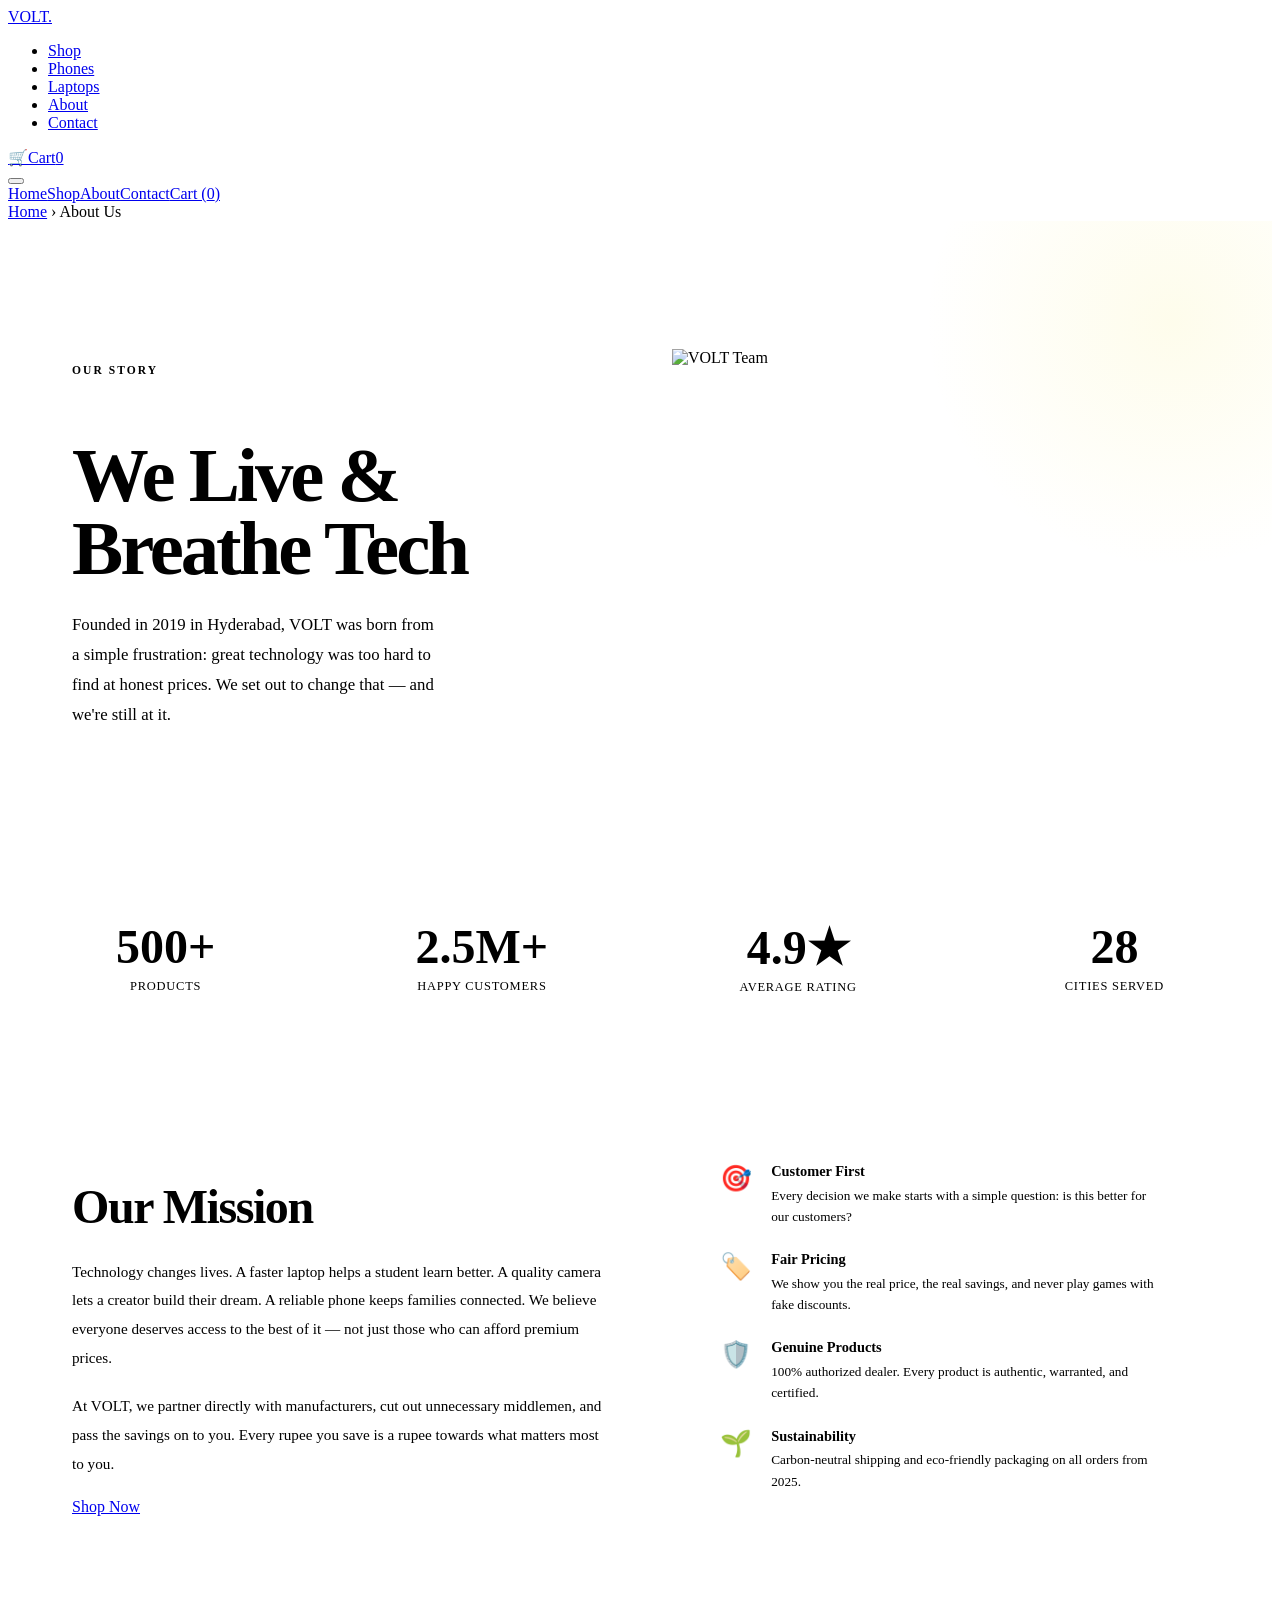
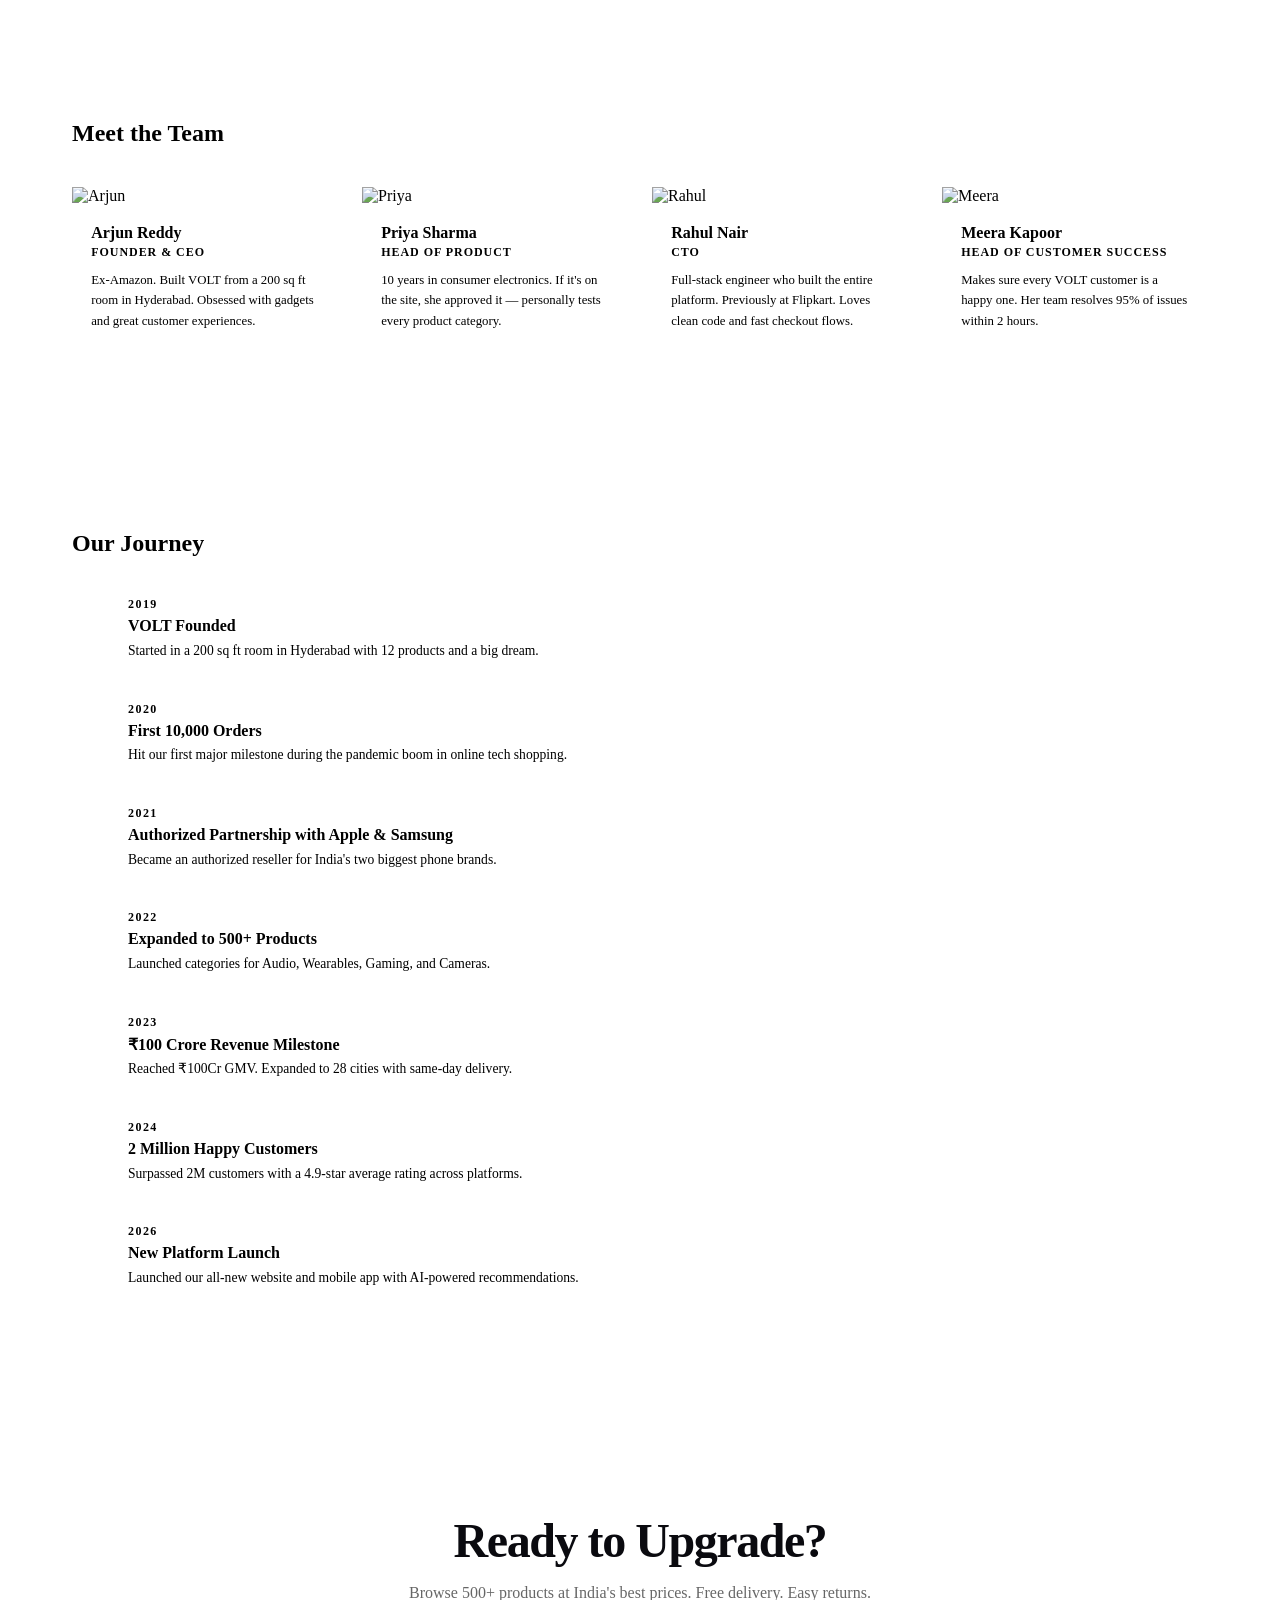
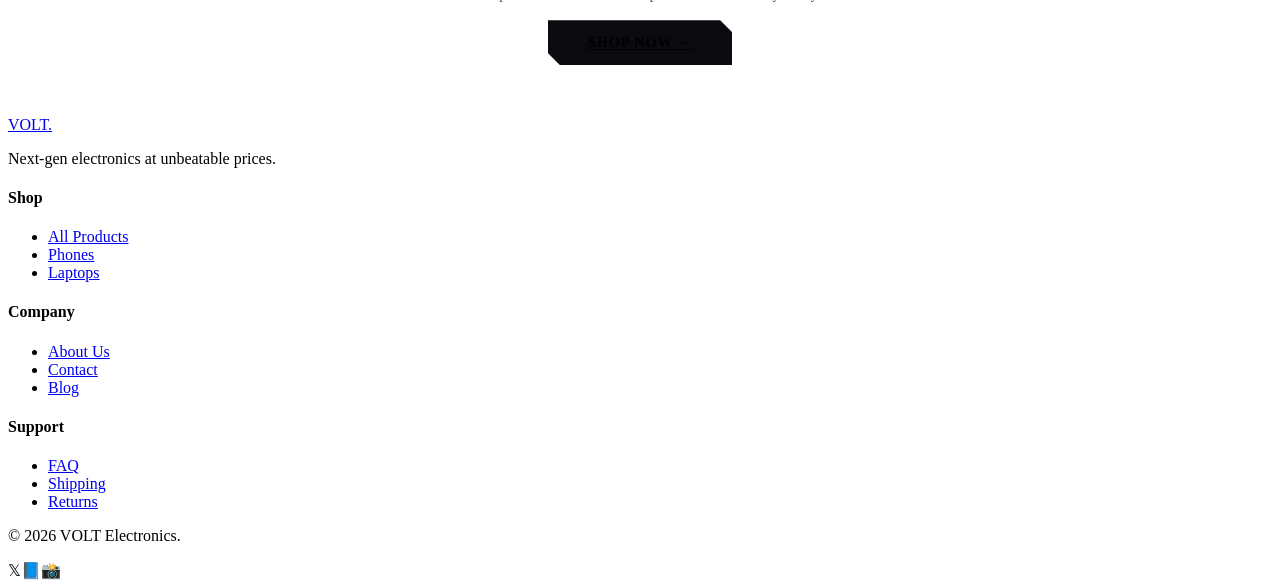
==== about.html @ ad6915d6 "Add about.html with company details and mission" ====
<!DOCTYPE html>
<html lang="en">
<head>
<meta charset="UTF-8"/><meta name="viewport" content="width=device-width,initial-scale=1.0"/>
<title>About Us — VOLT Electronics</title>
<link rel="stylesheet" href="shared.css"/>
<style>
.about-hero{padding:clamp(4rem,10vw,8rem) clamp(1rem,5vw,5rem);display:grid;grid-template-columns:1fr 1fr;gap:4rem;align-items:center;border-bottom:1px solid var(--border);position:relative;overflow:hidden}
.about-hero::before{content:'';position:absolute;top:-150px;right:-150px;width:500px;height:500px;background:radial-gradient(circle,rgba(245,230,66,0.1) 0%,transparent 70%);pointer-events:none}
.about-tag{font-size:0.72rem;font-weight:700;letter-spacing:0.18em;text-transform:uppercase;color:var(--cyan);margin-bottom:1rem}
.about-title{font-family:var(--display);font-size:clamp(2.5rem,6vw,5rem);font-weight:800;line-height:0.95;letter-spacing:-0.04em;margin-bottom:1.5rem}
.about-title span{color:var(--yellow)}
.about-lead{font-size:1.05rem;color:var(--muted);line-height:1.8;max-width:44ch}
.about-img{width:100%;aspect-ratio:4/3;object-fit:cover;border:1px solid var(--border)}
/* STATS */
.stats-bar{display:grid;grid-template-columns:repeat(4,1fr);gap:1px;background:var(--border);border-top:1px solid var(--border);border-bottom:1px solid var(--border)}
.stat-box{background:var(--surface);padding:2.5rem;text-align:center}
.stat-big{font-family:var(--display);font-size:clamp(2rem,4vw,3rem);font-weight:800;color:var(--yellow);margin-bottom:0.3rem}
.stat-lbl{font-size:0.78rem;color:var(--muted);letter-spacing:0.06em;text-transform:uppercase}
/* MISSION */
.mission{display:grid;grid-template-columns:1fr 1fr;gap:4rem;padding:5rem clamp(1rem,5vw,5rem);align-items:center;border-bottom:1px solid var(--border)}
.mission-title{font-family:var(--display);font-size:clamp(1.8rem,4vw,3rem);font-weight:800;letter-spacing:-0.03em;margin-bottom:1.5rem}
.mission-title span{color:var(--cyan)}
.mission-text{font-size:0.95rem;color:var(--muted);line-height:1.9;margin-bottom:1.2rem}
.mission-visual{background:var(--surface);border:1px solid var(--border);padding:3rem;display:flex;flex-direction:column;gap:1.5rem}
.mission-point{display:flex;align-items:start;gap:1.2rem}
.mission-icon{font-size:1.6rem;flex-shrink:0}
.mission-point-title{font-family:var(--display);font-size:0.9rem;font-weight:700;margin-bottom:0.3rem}
.mission-point-text{font-size:0.83rem;color:var(--muted);line-height:1.6}
/* TEAM */
.team{padding:5rem clamp(1rem,5vw,5rem);border-bottom:1px solid var(--border)}
.team-grid{display:grid;grid-template-columns:repeat(4,1fr);gap:1.5rem;margin-top:2.5rem}
.team-card{background:var(--surface);border:1px solid var(--border);overflow:hidden;transition:all 0.25s}
.team-card:hover{border-color:var(--cyan);transform:translateY(-4px)}
.team-img{width:100%;aspect-ratio:1;object-fit:cover;filter:grayscale(30%)}
.team-card:hover .team-img{filter:none}
.team-info{padding:1.2rem}
.team-name{font-family:var(--display);font-size:1rem;font-weight:700;margin-bottom:0.2rem}
.team-role{font-size:0.75rem;color:var(--cyan);font-weight:600;letter-spacing:0.08em;text-transform:uppercase;margin-bottom:0.6rem}
.team-bio{font-size:0.8rem;color:var(--muted);line-height:1.6}
/* TIMELINE */
.timeline{padding:5rem clamp(1rem,5vw,5rem);border-bottom:1px solid var(--border)}
.timeline-list{position:relative;padding-left:2rem;margin-top:2.5rem;max-width:700px}
.timeline-list::before{content:'';position:absolute;left:0;top:0;bottom:0;width:1px;background:var(--border)}
.tl-item{position:relative;margin-bottom:2.5rem;padding-left:1.5rem}
.tl-item::before{content:'';position:absolute;left:-2.4rem;top:6px;width:12px;height:12px;border-radius:50%;background:var(--yellow);border:2px solid var(--bg)}
.tl-year{font-family:var(--display);font-size:0.75rem;font-weight:700;letter-spacing:0.12em;text-transform:uppercase;color:var(--cyan);margin-bottom:0.3rem}
.tl-event{font-family:var(--display);font-size:1rem;font-weight:700;margin-bottom:0.3rem}
.tl-desc{font-size:0.85rem;color:var(--muted);line-height:1.6}
/* CTA */
.about-cta{background:var(--yellow);padding:4rem clamp(1rem,5vw,5rem);text-align:center}
.about-cta h2{font-family:var(--display);font-size:clamp(2rem,5vw,3rem);font-weight:800;color:#0a0a0f;letter-spacing:-0.03em;margin-bottom:0.8rem}
.about-cta p{color:rgba(0,0,0,0.6);margin-bottom:2rem;font-size:1rem}
.about-cta .btn-dark{background:#0a0a0f;color:var(--yellow);border:none;padding:0.9rem 2.5rem;font-family:var(--display);font-size:0.9rem;font-weight:700;letter-spacing:0.06em;text-transform:uppercase;cursor:pointer;clip-path:polygon(0 0,calc(100% - 12px) 0,100% 12px,100% 100%,12px 100%,0 calc(100% - 12px));transition:all 0.2s}
.about-cta .btn-dark:hover{background:var(--cyan);color:#0a0a0f}
@media(max-width:900px){.about-hero{grid-template-columns:1fr}.about-img{display:none}.stats-bar{grid-template-columns:repeat(2,1fr)}.mission{grid-template-columns:1fr}.team-grid{grid-template-columns:repeat(2,1fr)}}
@media(max-width:480px){.team-grid{grid-template-columns:1fr}.stats-bar{grid-template-columns:1fr}}
</style>
</head>
<body>
<nav>
  <a class="logo" href="index.html">VOLT<span>.</span></a>
  <ul class="nav-links">
    <li><a href="shop.html">Shop</a></li>
    <li><a href="shop.html?cat=Phones">Phones</a></li>
    <li><a href="shop.html?cat=Laptops">Laptops</a></li>
    <li><a href="about.html" class="active">About</a></li>
    <li><a href="contact.html">Contact</a></li>
  </ul>
  <div class="nav-right">
    <a href="cart.html" class="cart-btn"><span>🛒</span><span class="cart-label">Cart</span><span class="cart-count">0</span></a>
  </div>
  <button class="hamburger" id="hamburger"><span></span><span></span><span></span></button>
</nav>
<div class="mobile-menu" id="mobileMenu">
  <a href="index.html">Home</a><a href="shop.html">Shop</a><a href="about.html">About</a><a href="contact.html">Contact</a><a href="cart.html">Cart (<span class="mob-cart-count">0</span>)</a>
</div>

<div class="breadcrumb"><a href="index.html">Home</a> › <span>About Us</span></div>

<!-- HERO -->
<section class="about-hero">
  <div>
    <p class="about-tag">Our Story</p>
    <h1 class="about-title">We Live &<br><span>Breathe</span> Tech</h1>
    <p class="about-lead">Founded in 2019 in Hyderabad, VOLT was born from a simple frustration: great technology was too hard to find at honest prices. We set out to change that — and we're still at it.</p>
  </div>
  <img class="about-img" src="https://images.unsplash.com/photo-1504384308090-c894fdcc538d?w=800&q=80&fit=crop" alt="VOLT Team"/>
</section>

<!-- STATS -->
<div class="stats-bar">
  <div class="stat-box"><div class="stat-big">500+</div><div class="stat-lbl">Products</div></div>
  <div class="stat-box"><div class="stat-big">2.5M+</div><div class="stat-lbl">Happy Customers</div></div>
  <div class="stat-box"><div class="stat-big">4.9★</div><div class="stat-lbl">Average Rating</div></div>
  <div class="stat-box"><div class="stat-big">28</div><div class="stat-lbl">Cities Served</div></div>
</div>

<!-- MISSION -->
<section class="mission">
  <div>
    <h2 class="mission-title">Our <span>Mission</span></h2>
    <p class="mission-text">Technology changes lives. A faster laptop helps a student learn better. A quality camera lets a creator build their dream. A reliable phone keeps families connected. We believe everyone deserves access to the best of it — not just those who can afford premium prices.</p>
    <p class="mission-text">At VOLT, we partner directly with manufacturers, cut out unnecessary middlemen, and pass the savings on to you. Every rupee you save is a rupee towards what matters most to you.</p>
    <a href="shop.html" class="btn-primary" style="margin-top:1rem">Shop Now</a>
  </div>
  <div class="mission-visual">
    <div class="mission-point"><span class="mission-icon">🎯</span><div><div class="mission-point-title">Customer First</div><div class="mission-point-text">Every decision we make starts with a simple question: is this better for our customers?</div></div></div>
    <div class="mission-point"><span class="mission-icon">🏷️</span><div><div class="mission-point-title">Fair Pricing</div><div class="mission-point-text">We show you the real price, the real savings, and never play games with fake discounts.</div></div></div>
    <div class="mission-point"><span class="mission-icon">🛡️</span><div><div class="mission-point-title">Genuine Products</div><div class="mission-point-text">100% authorized dealer. Every product is authentic, warranted, and certified.</div></div></div>
    <div class="mission-point"><span class="mission-icon">🌱</span><div><div class="mission-point-title">Sustainability</div><div class="mission-point-text">Carbon-neutral shipping and eco-friendly packaging on all orders from 2025.</div></div></div>
  </div>
</section>

<!-- TEAM -->
<section class="team">
  <div class="section-head">
    <h2 class="section-title">Meet the <span>Team</span></h2>
  </div>
  <div class="team-grid">
    <div class="team-card">
      <img class="team-img" src="https://images.unsplash.com/photo-1507003211169-0a1dd7228f2d?w=400&q=80&fit=crop&crop=face" alt="Arjun"/>
      <div class="team-info"><div class="team-name">Arjun Reddy</div><div class="team-role">Founder & CEO</div><div class="team-bio">Ex-Amazon. Built VOLT from a 200 sq ft room in Hyderabad. Obsessed with gadgets and great customer experiences.</div></div>
    </div>
    <div class="team-card">
      <img class="team-img" src="https://images.unsplash.com/photo-1494790108377-be9c29b29330?w=400&q=80&fit=crop&crop=face" alt="Priya"/>
      <div class="team-info"><div class="team-name">Priya Sharma</div><div class="team-role">Head of Product</div><div class="team-bio">10 years in consumer electronics. If it's on the site, she approved it — personally tests every product category.</div></div>
    </div>
    <div class="team-card">
      <img class="team-img" src="https://images.unsplash.com/photo-1472099645785-5658abf4ff4e?w=400&q=80&fit=crop&crop=face" alt="Rahul"/>
      <div class="team-info"><div class="team-name">Rahul Nair</div><div class="team-role">CTO</div><div class="team-bio">Full-stack engineer who built the entire platform. Previously at Flipkart. Loves clean code and fast checkout flows.</div></div>
    </div>
    <div class="team-card">
      <img class="team-img" src="https://images.unsplash.com/photo-1438761681033-6461ffad8d80?w=400&q=80&fit=crop&crop=face" alt="Meera"/>
      <div class="team-info"><div class="team-name">Meera Kapoor</div><div class="team-role">Head of Customer Success</div><div class="team-bio">Makes sure every VOLT customer is a happy one. Her team resolves 95% of issues within 2 hours.</div></div>
    </div>
  </div>
</section>

<!-- TIMELINE -->
<section class="timeline">
  <div class="section-head"><h2 class="section-title">Our <span>Journey</span></h2></div>
  <div class="timeline-list">
    <div class="tl-item"><div class="tl-year">2019</div><div class="tl-event">VOLT Founded</div><div class="tl-desc">Started in a 200 sq ft room in Hyderabad with 12 products and a big dream.</div></div>
    <div class="tl-item"><div class="tl-year">2020</div><div class="tl-event">First 10,000 Orders</div><div class="tl-desc">Hit our first major milestone during the pandemic boom in online tech shopping.</div></div>
    <div class="tl-item"><div class="tl-year">2021</div><div class="tl-event">Authorized Partnership with Apple & Samsung</div><div class="tl-desc">Became an authorized reseller for India's two biggest phone brands.</div></div>
    <div class="tl-item"><div class="tl-year">2022</div><div class="tl-event">Expanded to 500+ Products</div><div class="tl-desc">Launched categories for Audio, Wearables, Gaming, and Cameras.</div></div>
    <div class="tl-item"><div class="tl-year">2023</div><div class="tl-event">₹100 Crore Revenue Milestone</div><div class="tl-desc">Reached ₹100Cr GMV. Expanded to 28 cities with same-day delivery.</div></div>
    <div class="tl-item"><div class="tl-year">2024</div><div class="tl-event">2 Million Happy Customers</div><div class="tl-desc">Surpassed 2M customers with a 4.9-star average rating across platforms.</div></div>
    <div class="tl-item"><div class="tl-year">2026</div><div class="tl-event">New Platform Launch</div><div class="tl-desc">Launched our all-new website and mobile app with AI-powered recommendations.</div></div>
  </div>
</section>

<!-- CTA -->
<div class="about-cta">
  <h2>Ready to Upgrade?</h2>
  <p>Browse 500+ products at India's best prices. Free delivery. Easy returns.</p>
  <a href="shop.html" class="btn-dark">Shop Now →</a>
</div>

<footer>
  <div class="footer-grid">
    <div><a class="logo" href="index.html">VOLT<span>.</span></a><p class="footer-brand-desc">Next-gen electronics at unbeatable prices.</p></div>
    <div class="footer-col"><h4>Shop</h4><ul><li><a href="shop.html">All Products</a></li><li><a href="shop.html?cat=Phones">Phones</a></li><li><a href="shop.html?cat=Laptops">Laptops</a></li></ul></div>
    <div class="footer-col"><h4>Company</h4><ul><li><a href="about.html">About Us</a></li><li><a href="contact.html">Contact</a></li><li><a href="blog.html">Blog</a></li></ul></div>
    <div class="footer-col"><h4>Support</h4><ul><li><a href="faq.html">FAQ</a></li><li><a href="#">Shipping</a></li><li><a href="#">Returns</a></li></ul></div>
  </div>
  <div class="footer-bottom"><p>© 2026 VOLT Electronics.</p><div class="footer-socials"><a class="social-btn">𝕏</a><a class="social-btn">📘</a><a class="social-btn">📸</a></div></div>
</footer>
<script src="shared.js"></script>
</body>
</html>
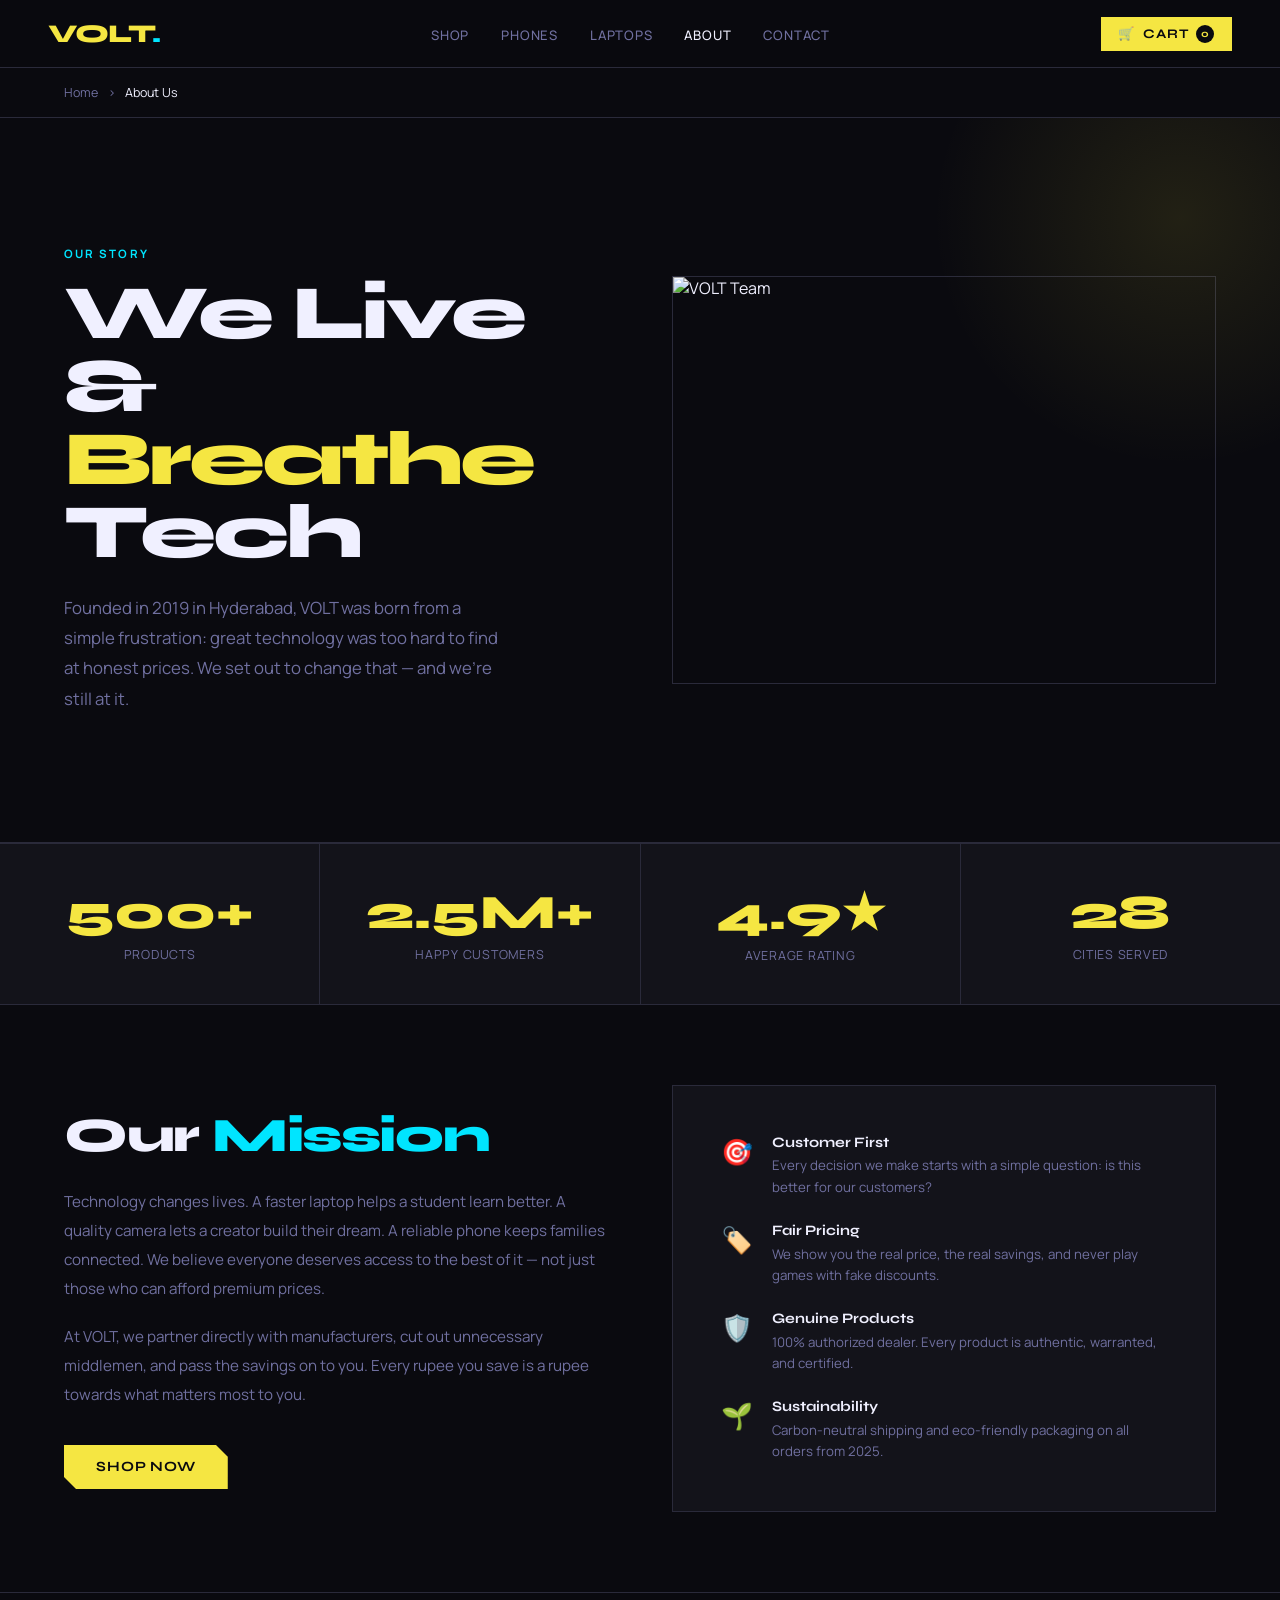
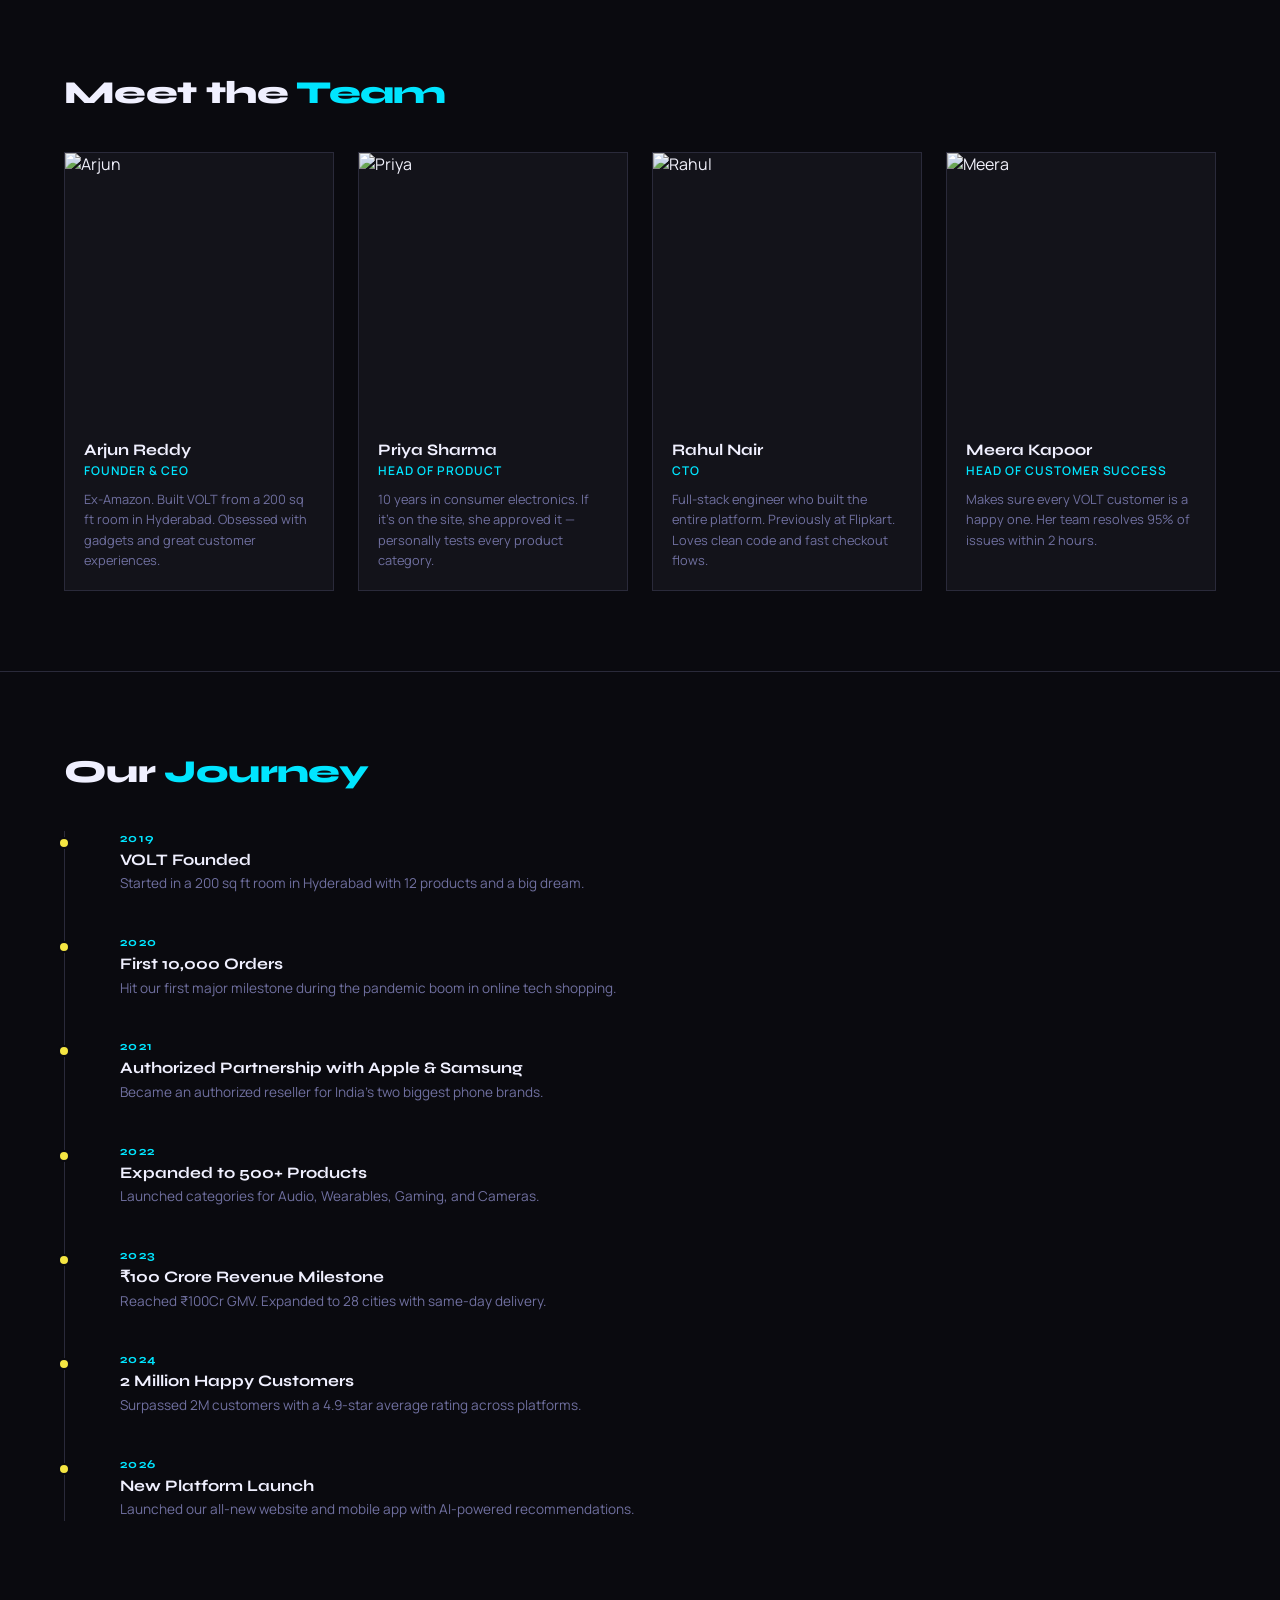
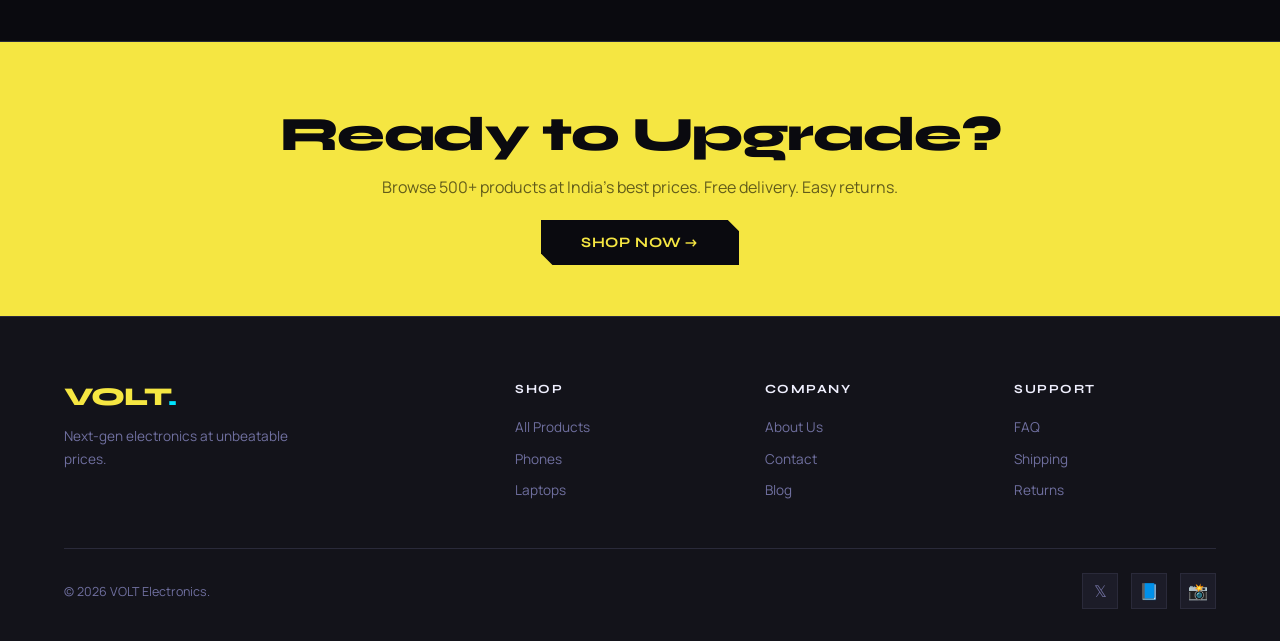
==== commit 2d1c63c4: "Integrate Google Analytics into about.html Added Google Analytics tracking code to the about page." ====
--- a/about.html
+++ b/about.html
@@ -1,6 +1,15 @@
 <!DOCTYPE html>
 <html lang="en">
 <head>
+  <!-- Google tag (gtag.js) -->
+<script async src="https://www.googletagmanager.com/gtag/js?id=G-F7G70VPWSE"></script>
+<script>
+  window.dataLayer = window.dataLayer || [];
+  function gtag(){dataLayer.push(arguments);}
+  gtag('js', new Date());
+
+  gtag('config', 'G-F7G70VPWSE');
+</script>
 <meta charset="UTF-8"/><meta name="viewport" content="width=device-width,initial-scale=1.0"/>
 <title>About Us — VOLT Electronics</title>
 <link rel="stylesheet" href="shared.css"/>
--- a/shared.css
+++ b/shared.css
@@ -0,0 +1,123 @@
+@import url('https://fonts.googleapis.com/css2?family=Syne:wght@400;600;700;800&family=Manrope:wght@300;400;500;600&display=swap');
+
+*,*::before,*::after{box-sizing:border-box;margin:0;padding:0}
+:root{
+  --bg:#0a0a0f; --surface:#13131a; --surface2:#1c1c28; --border:#2a2a3a;
+  --text:#f0f0ff; --muted:#7070a0;
+  --yellow:#f5e642; --cyan:#00e5ff; --pink:#ff2d78; --green:#00ff9d; --orange:#ff6b35;
+  --display:'Syne',sans-serif; --body:'Manrope',sans-serif;
+}
+html{scroll-behavior:smooth}
+body{background:var(--bg);color:var(--text);font-family:var(--body);font-weight:400;-webkit-font-smoothing:antialiased;overflow-x:hidden}
+::-webkit-scrollbar{width:5px}
+::-webkit-scrollbar-track{background:var(--bg)}
+::-webkit-scrollbar-thumb{background:var(--border);border-radius:3px}
+a{text-decoration:none;color:inherit}
+img{max-width:100%;display:block}
+
+/* NAV */
+nav{position:sticky;top:0;z-index:200;background:rgba(10,10,15,0.92);backdrop-filter:blur(20px);border-bottom:1px solid var(--border);padding:0 clamp(1rem,4vw,3rem);display:flex;align-items:center;justify-content:space-between;height:68px}
+.logo{font-family:var(--display);font-size:1.6rem;font-weight:800;color:var(--yellow);letter-spacing:-0.03em}
+.logo span{color:var(--cyan)}
+.nav-links{display:flex;gap:2rem;list-style:none}
+.nav-links a{font-size:0.82rem;font-weight:500;letter-spacing:0.06em;text-transform:uppercase;color:var(--muted);transition:color 0.2s}
+.nav-links a:hover,.nav-links a.active{color:var(--text)}
+.nav-right{display:flex;align-items:center;gap:1rem}
+.search-box{display:flex;align-items:center;gap:0.5rem;background:var(--surface2);border:1px solid var(--border);padding:0.45rem 0.9rem}
+.search-box input{background:none;border:none;outline:none;color:var(--text);font-family:var(--body);font-size:0.85rem;width:150px}
+.search-box input::placeholder{color:var(--muted)}
+.cart-btn{position:relative;background:var(--yellow);color:#0a0a0f;border:none;padding:0.5rem 1.1rem;font-family:var(--display);font-size:0.82rem;font-weight:700;letter-spacing:0.06em;text-transform:uppercase;cursor:pointer;transition:all 0.2s;display:flex;align-items:center;gap:0.5rem}
+.cart-btn:hover{background:var(--cyan)}
+.cart-count{background:#0a0a0f;color:var(--yellow);border-radius:50%;width:18px;height:18px;font-size:0.65rem;font-weight:700;display:flex;align-items:center;justify-content:center;min-width:18px}
+.hamburger{display:none;flex-direction:column;gap:5px;cursor:pointer;background:none;border:none;padding:4px}
+.hamburger span{display:block;width:22px;height:1.5px;background:var(--text);transition:all 0.3s}
+.hamburger.open span:nth-child(1){transform:translateY(6.5px) rotate(45deg)}
+.hamburger.open span:nth-child(2){opacity:0}
+.hamburger.open span:nth-child(3){transform:translateY(-6.5px) rotate(-45deg)}
+.mobile-menu{display:none;position:fixed;inset:68px 0 0 0;background:var(--bg);z-index:199;flex-direction:column;align-items:center;justify-content:center;gap:2rem;border-top:1px solid var(--border)}
+.mobile-menu.open{display:flex}
+.mobile-menu a{font-family:var(--display);font-size:1.3rem;color:var(--text)}
+.mobile-menu a:hover{color:var(--yellow)}
+
+/* FOOTER */
+footer{background:var(--surface);border-top:1px solid var(--border);padding:4rem clamp(1rem,5vw,5rem) 2rem;margin-top:auto}
+.footer-grid{display:grid;grid-template-columns:2fr 1fr 1fr 1fr;gap:3rem;margin-bottom:3rem}
+.footer-brand-desc{color:var(--muted);font-size:0.85rem;line-height:1.7;margin-top:0.8rem;max-width:28ch}
+.footer-col h4{font-family:var(--display);font-size:0.78rem;font-weight:700;letter-spacing:0.12em;text-transform:uppercase;color:var(--text);margin-bottom:1.2rem}
+.footer-col ul{list-style:none;display:flex;flex-direction:column;gap:0.6rem}
+.footer-col ul a{font-size:0.85rem;color:var(--muted);transition:color 0.2s}
+.footer-col ul a:hover{color:var(--yellow)}
+.footer-bottom{border-top:1px solid var(--border);padding-top:1.5rem;display:flex;justify-content:space-between;align-items:center;flex-wrap:wrap;gap:1rem}
+.footer-bottom p{font-size:0.78rem;color:var(--muted)}
+.footer-socials{display:flex;gap:0.8rem}
+.social-btn{background:var(--surface2);border:1px solid var(--border);color:var(--muted);width:36px;height:36px;display:flex;align-items:center;justify-content:center;font-size:1rem;cursor:pointer;transition:all 0.2s}
+.social-btn:hover{background:var(--yellow);color:#0a0a0f;border-color:var(--yellow)}
+
+/* BUTTONS */
+.btn-primary{background:var(--yellow);color:#0a0a0f;border:none;padding:0.85rem 2rem;font-family:var(--display);font-size:0.88rem;font-weight:700;letter-spacing:0.06em;text-transform:uppercase;cursor:pointer;transition:all 0.2s;clip-path:polygon(0 0,calc(100% - 12px) 0,100% 12px,100% 100%,12px 100%,0 calc(100% - 12px));display:inline-block}
+.btn-primary:hover{background:var(--cyan);transform:translateY(-2px)}
+.btn-outline{background:transparent;color:var(--text);border:1px solid var(--border);padding:0.85rem 2rem;font-family:var(--display);font-size:0.88rem;font-weight:700;letter-spacing:0.06em;text-transform:uppercase;cursor:pointer;transition:all 0.2s;display:inline-block}
+.btn-outline:hover{border-color:var(--cyan);color:var(--cyan)}
+.btn-cyan{background:var(--cyan);color:#0a0a0f;border:none;padding:0.85rem 2rem;font-family:var(--display);font-size:0.88rem;font-weight:700;letter-spacing:0.06em;text-transform:uppercase;cursor:pointer;transition:all 0.2s;display:inline-block}
+.btn-cyan:hover{background:var(--yellow)}
+
+/* PRODUCT CARDS */
+.products-grid{display:grid;grid-template-columns:repeat(4,1fr);gap:1.5rem}
+.product-card{background:var(--surface);border:1px solid var(--border);cursor:pointer;transition:all 0.25s;position:relative;overflow:hidden}
+.product-card:hover{border-color:var(--cyan);transform:translateY(-4px);box-shadow:0 20px 40px rgba(0,0,0,0.4)}
+.card-badge{position:absolute;top:0.75rem;left:0.75rem;z-index:2;font-family:var(--display);font-size:0.62rem;font-weight:700;letter-spacing:0.1em;padding:0.25rem 0.6rem}
+.badge-new{background:var(--cyan);color:#0a0a0f}
+.badge-sale{background:var(--pink);color:#fff}
+.badge-hot{background:var(--orange);color:#fff}
+.card-img-wrap{aspect-ratio:1;background:var(--surface2);display:flex;align-items:center;justify-content:center;overflow:hidden;position:relative}
+.card-img{width:75%;aspect-ratio:1;object-fit:contain;transition:transform 0.4s ease}
+.product-card:hover .card-img{transform:scale(1.08)}
+.card-overlay{position:absolute;inset:0;background:rgba(0,229,255,0.08);opacity:0;transition:opacity 0.25s;display:flex;align-items:flex-end;justify-content:center;padding-bottom:1rem}
+.quick-add{background:var(--cyan);color:#0a0a0f;border:none;padding:0.55rem 1.4rem;font-family:var(--display);font-size:0.75rem;font-weight:700;letter-spacing:0.06em;text-transform:uppercase;cursor:pointer;transform:translateY(10px);transition:transform 0.25s}
+.product-card:hover .card-overlay{opacity:1}
+.product-card:hover .quick-add{transform:translateY(0)}
+.card-info{padding:1rem 1.2rem 1.2rem}
+.card-brand{font-size:0.68rem;font-weight:600;letter-spacing:0.14em;text-transform:uppercase;color:var(--muted);margin-bottom:0.3rem}
+.card-name{font-family:var(--display);font-size:0.95rem;font-weight:700;line-height:1.3;margin-bottom:0.5rem}
+.card-rating{display:flex;align-items:center;gap:0.4rem;margin-bottom:0.7rem}
+.stars{color:var(--yellow);font-size:0.75rem;letter-spacing:1px}
+.rating-count{font-size:0.72rem;color:var(--muted)}
+.card-price-row{display:flex;align-items:center;gap:0.7rem;flex-wrap:wrap}
+.card-price{font-family:var(--display);font-size:1.1rem;font-weight:800;color:var(--yellow)}
+.card-original{font-size:0.82rem;color:var(--muted);text-decoration:line-through}
+.card-save{font-size:0.7rem;color:var(--green);font-weight:700}
+
+/* SECTION HEADER */
+.section{padding:4rem clamp(1rem,5vw,5rem)}
+.section-head{display:flex;align-items:baseline;justify-content:space-between;margin-bottom:2.5rem}
+.section-title{font-family:var(--display);font-size:clamp(1.4rem,3vw,2rem);font-weight:800;letter-spacing:-0.02em}
+.section-title span{color:var(--cyan)}
+.see-all{font-size:0.78rem;font-weight:600;letter-spacing:0.1em;text-transform:uppercase;color:var(--muted);cursor:pointer;background:none;border:none;font-family:var(--body);transition:color 0.2s}
+.see-all:hover{color:var(--yellow)}
+
+/* PAGE HERO (generic) */
+.page-hero{padding:clamp(3rem,7vw,6rem) clamp(1rem,5vw,5rem);position:relative;overflow:hidden;border-bottom:1px solid var(--border)}
+.page-hero::before{content:'';position:absolute;top:-150px;right:-150px;width:500px;height:500px;background:radial-gradient(circle,rgba(0,229,255,0.1) 0%,transparent 70%);pointer-events:none}
+.page-hero-tag{font-size:0.72rem;font-weight:700;letter-spacing:0.18em;text-transform:uppercase;color:var(--cyan);margin-bottom:1rem}
+.page-hero-title{font-family:var(--display);font-size:clamp(2.5rem,6vw,5rem);font-weight:800;line-height:0.95;letter-spacing:-0.04em;margin-bottom:1.2rem}
+.page-hero-title span{color:var(--yellow)}
+.page-hero-sub{color:var(--muted);font-size:1rem;max-width:50ch;line-height:1.7}
+
+/* BREADCRUMB */
+.breadcrumb{padding:1rem clamp(1rem,5vw,5rem);display:flex;align-items:center;gap:0.6rem;font-size:0.78rem;color:var(--muted);border-bottom:1px solid var(--border)}
+.breadcrumb a{color:var(--muted);transition:color 0.2s}
+.breadcrumb a:hover{color:var(--yellow)}
+.breadcrumb span{color:var(--text)}
+
+/* FORM ELEMENTS */
+.form-group{display:flex;flex-direction:column;gap:0.4rem}
+.form-group label{font-size:0.72rem;font-weight:600;letter-spacing:0.1em;text-transform:uppercase;color:var(--muted)}
+.form-group input,.form-group select,.form-group textarea{background:var(--surface2);border:1px solid var(--border);color:var(--text);padding:0.8rem 1rem;font-family:var(--body);font-size:0.88rem;outline:none;transition:border-color 0.2s;-webkit-appearance:none;resize:none}
+.form-group input:focus,.form-group select:focus,.form-group textarea:focus{border-color:var(--cyan)}
+.form-group input::placeholder,.form-group textarea::placeholder{color:var(--muted)}
+
+/* RESPONSIVE */
+@media(max-width:1200px){.products-grid{grid-template-columns:repeat(3,1fr)}}
+@media(max-width:1024px){.footer-grid{grid-template-columns:1fr 1fr}.products-grid{grid-template-columns:repeat(2,1fr)}}
+@media(max-width:768px){.nav-links,.search-box{display:none}.hamburger{display:flex}.cart-btn .cart-label{display:none}.products-grid{grid-template-columns:repeat(2,1fr)}.footer-grid{grid-template-columns:1fr 1fr}}
+@media(max-width:480px){.products-grid{grid-template-columns:1fr}.footer-grid{grid-template-columns:1fr}}
